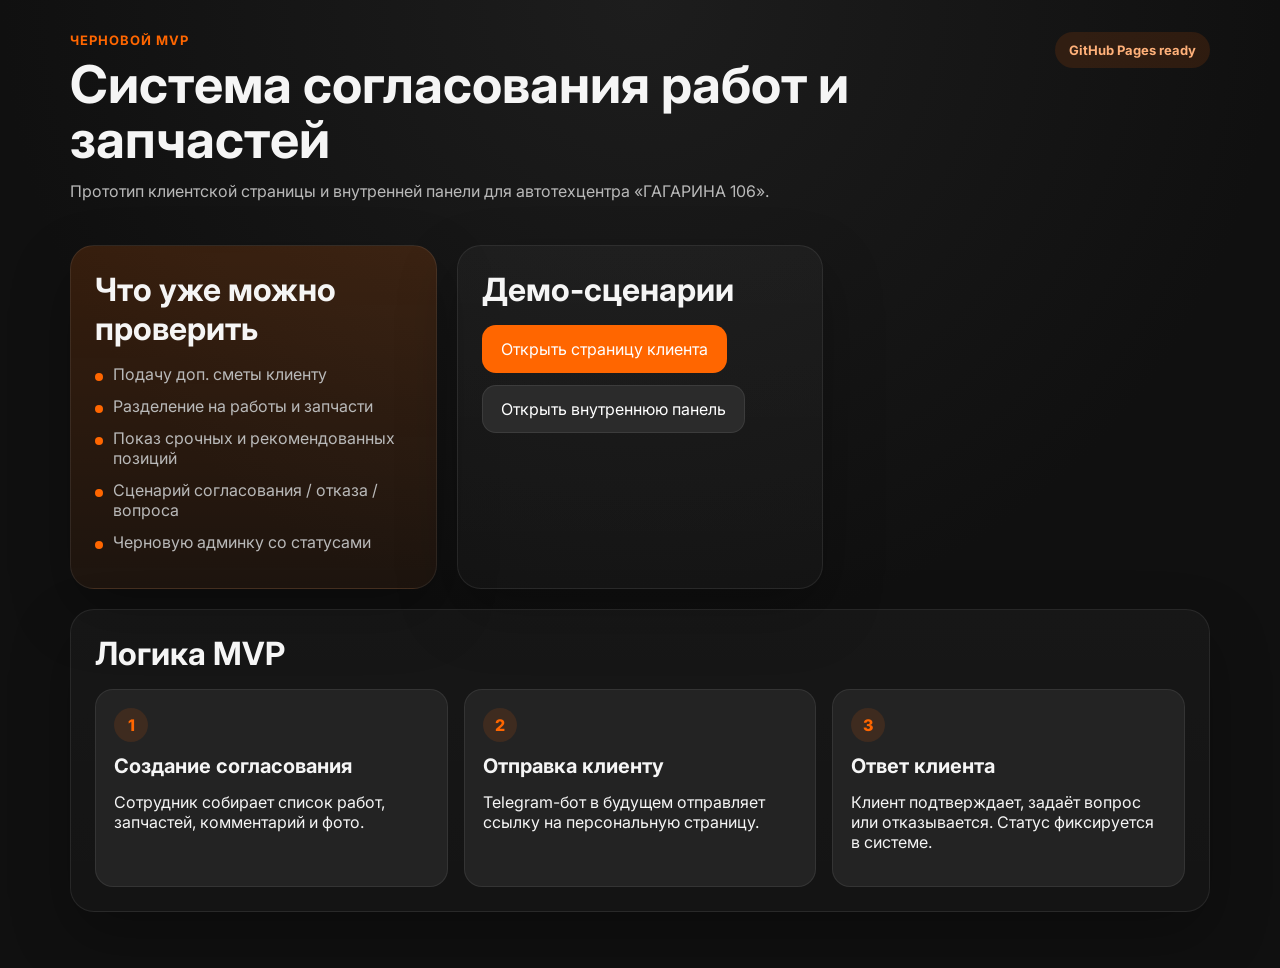
==== index.html @ 8818d794 "Add draft approval MVP prototype" ====
<!DOCTYPE html>
<html lang="ru">
  <head>
    <meta charset="UTF-8" />
    <meta name="viewport" content="width=device-width, initial-scale=1.0" />
    <title>ГАГАРИНА 106 — прототип согласования</title>
    <link rel="preconnect" href="https://fonts.googleapis.com" />
    <link rel="preconnect" href="https://fonts.gstatic.com" crossorigin />
    <link
      href="https://fonts.googleapis.com/css2?family=Inter:wght@400;500;600;700;800&display=swap"
      rel="stylesheet"
    />
    <link rel="stylesheet" href="./css/styles.css" />
  </head>
  <body>
    <div class="shell shell-home">
      <header class="topbar">
        <div>
          <p class="eyebrow">Черновой MVP</p>
          <h1>Система согласования работ и запчастей</h1>
          <p class="lead">
            Прототип клиентской страницы и внутренней панели для автотехцентра
            «ГАГАРИНА 106».
          </p>
        </div>
        <span class="badge badge-warm">GitHub Pages ready</span>
      </header>

      <main class="home-grid">
        <section class="card card-accent">
          <h2>Что уже можно проверить</h2>
          <ul class="feature-list">
            <li>Подачу доп. сметы клиенту</li>
            <li>Разделение на работы и запчасти</li>
            <li>Показ срочных и рекомендованных позиций</li>
            <li>Сценарий согласования / отказа / вопроса</li>
            <li>Черновую админку со статусами</li>
          </ul>
        </section>

        <section class="card">
          <h2>Демо-сценарии</h2>
          <div class="actions-stack">
            <a class="button button-primary" href="./approval.html">
              Открыть страницу клиента
            </a>
            <a class="button button-secondary" href="./admin.html">
              Открыть внутреннюю панель
            </a>
          </div>
        </section>

        <section class="card card-wide">
          <h2>Логика MVP</h2>
          <div class="steps">
            <article>
              <span>1</span>
              <h3>Создание согласования</h3>
              <p>
                Сотрудник собирает список работ, запчастей, комментарий и фото.
              </p>
            </article>
            <article>
              <span>2</span>
              <h3>Отправка клиенту</h3>
              <p>
                Telegram-бот в будущем отправляет ссылку на персональную страницу.
              </p>
            </article>
            <article>
              <span>3</span>
              <h3>Ответ клиента</h3>
              <p>
                Клиент подтверждает, задаёт вопрос или отказывается. Статус
                фиксируется в системе.
              </p>
            </article>
          </div>
        </section>
      </main>
    </div>
  </body>
</html>
---- css/styles.css ----
:root {
  --bg: #111111;
  --panel: #1b1b1b;
  --panel-soft: #232323;
  --text: #f5f5f5;
  --muted: #b9b9b9;
  --accent: #ff6600;
  --accent-soft: rgba(255, 102, 0, 0.12);
  --border: rgba(255, 255, 255, 0.08);
  --success: #2fb16d;
  --danger: #d04c4c;
  --question: #4c8fd0;
  --shadow: 0 24px 60px rgba(0, 0, 0, 0.28);
}

* {
  box-sizing: border-box;
}

body {
  margin: 0;
  font-family: 'Inter', sans-serif;
  background: radial-gradient(circle at top, #1d1d1d 0%, #101010 55%);
  color: var(--text);
}

body::selection {
  background: var(--accent);
  color: #fff;
}

a {
  color: inherit;
  text-decoration: none;
}

button {
  font: inherit;
}

.shell {
  max-width: 1180px;
  margin: 0 auto;
  padding: 32px 20px 56px;
}

.topbar {
  display: flex;
  align-items: flex-start;
  justify-content: space-between;
  gap: 16px;
  margin-bottom: 28px;
}

.topbar-compact {
  align-items: center;
}

.eyebrow {
  margin: 0 0 10px;
  color: var(--accent);
  font-size: 13px;
  font-weight: 700;
  letter-spacing: 0.08em;
  text-transform: uppercase;
}

h1,
h2,
h3,
p {
  margin-top: 0;
}

h1 {
  font-size: clamp(32px, 5vw, 52px);
  line-height: 1.05;
  margin-bottom: 14px;
}

h2 {
  font-size: clamp(24px, 3vw, 32px);
  margin-bottom: 16px;
}

h3 {
  font-size: 20px;
  margin-bottom: 14px;
}

.lead,
.muted {
  color: var(--muted);
}

.card {
  background: linear-gradient(180deg, rgba(255,255,255,0.03), rgba(255,255,255,0.02));
  border: 1px solid var(--border);
  border-radius: 24px;
  padding: 24px;
  box-shadow: var(--shadow);
}

.card-accent {
  background: linear-gradient(180deg, rgba(255,102,0,0.16), rgba(255,102,0,0.06));
}

.card-wide {
  grid-column: 1 / -1;
}

.home-grid,
.approval-layout,
.admin-layout {
  display: grid;
  gap: 20px;
}

.home-grid {
  grid-template-columns: repeat(auto-fit, minmax(280px, 1fr));
}

.approval-layout {
  grid-template-columns: minmax(0, 1fr);
}

.stats-grid,
.summary-grid,
.detail-grid {
  display: grid;
  grid-template-columns: repeat(auto-fit, minmax(160px, 1fr));
  gap: 14px;
}

.summary-label {
  display: block;
  color: var(--muted);
  font-size: 13px;
  margin-bottom: 6px;
}

.badge {
  display: inline-flex;
  align-items: center;
  justify-content: center;
  padding: 10px 14px;
  border-radius: 999px;
  font-size: 13px;
  font-weight: 700;
  white-space: nowrap;
}

.badge-warm,
.badge-alert {
  background: var(--accent-soft);
  color: #ffb17a;
}

.badge-success {
  background: rgba(47, 177, 109, 0.16);
  color: #89dfb2;
}

.badge-question {
  background: rgba(76, 143, 208, 0.16);
  color: #94c2f0;
}

.hero-head,
.section-head {
  display: flex;
  align-items: flex-start;
  justify-content: space-between;
  gap: 12px;
  margin-bottom: 18px;
}

.feature-list,
.item-list {
  margin: 0;
  padding: 0;
  list-style: none;
}

.feature-list li {
  padding-left: 18px;
  position: relative;
  margin-bottom: 12px;
  color: var(--muted);
}

.feature-list li::before {
  content: '';
  position: absolute;
  left: 0;
  top: 9px;
  width: 8px;
  height: 8px;
  border-radius: 50%;
  background: var(--accent);
}

.steps {
  display: grid;
  grid-template-columns: repeat(auto-fit, minmax(220px, 1fr));
  gap: 16px;
}

.steps article {
  padding: 18px;
  border-radius: 18px;
  background: var(--panel-soft);
  border: 1px solid var(--border);
}

.steps span,
.timeline-item span {
  display: inline-flex;
  align-items: center;
  justify-content: center;
  width: 34px;
  height: 34px;
  border-radius: 50%;
  background: var(--accent-soft);
  color: var(--accent);
  font-weight: 800;
  margin-bottom: 12px;
}

.line-item {
  display: flex;
  justify-content: space-between;
  gap: 16px;
  padding: 16px 0;
  border-top: 1px solid var(--border);
}

.line-item:first-child {
  border-top: 0;
  padding-top: 0;
}

.line-title {
  font-weight: 600;
  margin-bottom: 6px;
}

.photo-grid {
  display: grid;
  grid-template-columns: repeat(auto-fit, minmax(220px, 1fr));
  gap: 14px;
  margin-bottom: 16px;
}

.photo-placeholder {
  min-height: 180px;
  border-radius: 18px;
  background: linear-gradient(135deg, rgba(255,102,0,0.22), rgba(255,255,255,0.04));
  border: 1px dashed rgba(255,255,255,0.16);
  display: grid;
  place-items: center;
  color: var(--muted);
  text-align: center;
  padding: 16px;
}

.button {
  display: inline-flex;
  align-items: center;
  justify-content: center;
  min-height: 48px;
  padding: 0 18px;
  border-radius: 14px;
  border: 1px solid transparent;
  cursor: pointer;
  transition: 0.18s ease;
}

.button:hover {
  transform: translateY(-1px);
}

.button-primary {
  background: var(--accent);
  color: #fff;
}

.button-secondary {
  background: #2b2b2b;
  border-color: var(--border);
  color: #fff;
}

.button-danger {
  background: rgba(208, 76, 76, 0.16);
  border-color: rgba(208, 76, 76, 0.3);
  color: #ffb0b0;
}

.button-ghost {
  background: transparent;
  border-color: var(--border);
  color: var(--muted);
}

.actions-stack {
  display: flex;
  flex-wrap: wrap;
  gap: 12px;
}

.table-wrap {
  overflow-x: auto;
}

.cases-table {
  width: 100%;
  border-collapse: collapse;
  min-width: 720px;
}

.cases-table th,
.cases-table td {
  text-align: left;
  padding: 16px 12px;
  border-top: 1px solid var(--border);
}

.cases-table th {
  color: var(--muted);
  font-size: 13px;
  font-weight: 600;
  text-transform: uppercase;
  letter-spacing: 0.04em;
}

.cases-table tbody tr.is-active {
  background: rgba(255, 102, 0, 0.05);
}

.timeline {
  display: grid;
  gap: 16px;
  margin: 24px 0;
}

.timeline-item {
  display: grid;
  grid-template-columns: 34px 1fr;
  gap: 14px;
}

.muted-item {
  opacity: 0.82;
}

.feedback {
  margin-top: 16px;
  padding: 14px 16px;
  border-radius: 14px;
  border: 1px solid var(--border);
  color: var(--muted);
  display: none;
}

.feedback.success,
.feedback.question,
.feedback.danger {
  display: block;
}

.feedback.success {
  background: rgba(47, 177, 109, 0.14);
  color: #9be7bd;
  border-color: rgba(47, 177, 109, 0.24);
}

.feedback.question {
  background: rgba(76, 143, 208, 0.14);
  color: #add2f3;
  border-color: rgba(76, 143, 208, 0.24);
}

.feedback.danger {
  background: rgba(208, 76, 76, 0.14);
  color: #ffb7b7;
  border-color: rgba(208, 76, 76, 0.24);
}

@media (max-width: 768px) {
  .shell {
    padding: 20px 14px 40px;
  }

  .topbar,
  .hero-head,
  .section-head {
    flex-direction: column;
    align-items: flex-start;
  }

  .actions-row-mobile .button,
  .actions-stack .button {
    width: 100%;
  }

  .card {
    padding: 18px;
    border-radius: 20px;
  }
}
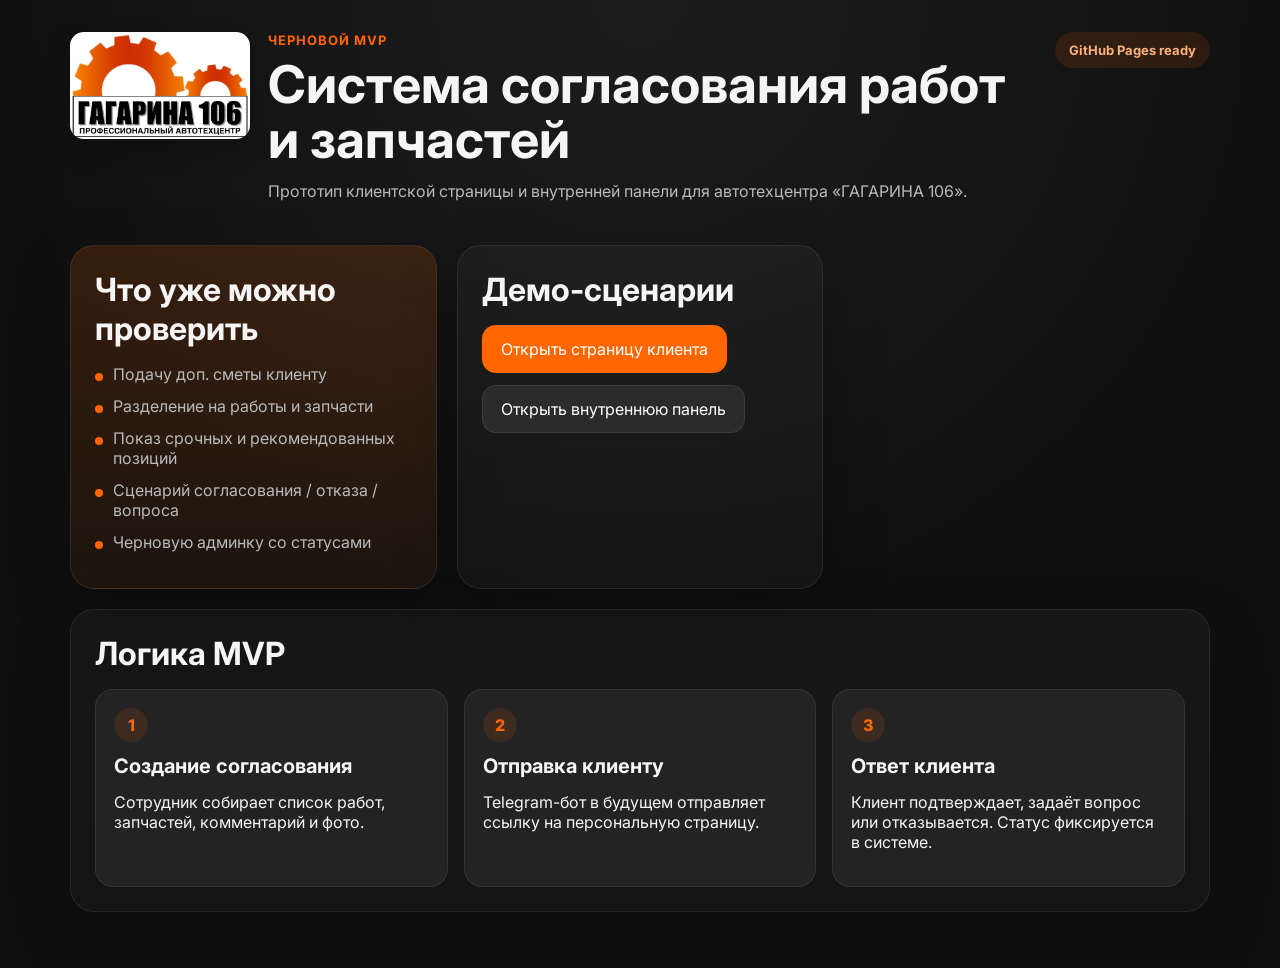
==== commit b34a7642: "Add logo to prototype pages" ====
--- a/index.html
+++ b/index.html
@@ -15,13 +15,16 @@
   <body>
     <div class="shell shell-home">
       <header class="topbar">
-        <div>
-          <p class="eyebrow">Черновой MVP</p>
-          <h1>Система согласования работ и запчастей</h1>
-          <p class="lead">
-            Прототип клиентской страницы и внутренней панели для автотехцентра
-            «ГАГАРИНА 106».
-          </p>
+        <div class="brand-block">
+          <img class="brand-logo" src="./assets/logo.jpg" alt="ГАГАРИНА 106" />
+          <div>
+            <p class="eyebrow">Черновой MVP</p>
+            <h1>Система согласования работ и запчастей</h1>
+            <p class="lead">
+              Прототип клиентской страницы и внутренней панели для автотехцентра
+              «ГАГАРИНА 106».
+            </p>
+          </div>
         </div>
         <span class="badge badge-warm">GitHub Pages ready</span>
       </header>
--- a/css/styles.css
+++ b/css/styles.css
@@ -52,6 +52,25 @@
   margin-bottom: 28px;
 }
 
+.brand-block {
+  display: flex;
+  align-items: flex-start;
+  gap: 18px;
+}
+
+.brand-block-compact {
+  align-items: center;
+}
+
+.brand-logo {
+  width: clamp(112px, 15vw, 180px);
+  height: auto;
+  display: block;
+  border-radius: 14px;
+  background: #ffffff;
+  box-shadow: 0 10px 26px rgba(0, 0, 0, 0.18);
+}
+
 .topbar-compact {
   align-items: center;
 }
@@ -394,9 +413,14 @@
 
   .topbar,
   .hero-head,
-  .section-head {
+  .section-head,
+  .brand-block {
     flex-direction: column;
     align-items: flex-start;
+  }
+
+  .brand-logo {
+    width: min(220px, 100%);
   }
 
   .actions-row-mobile .button,
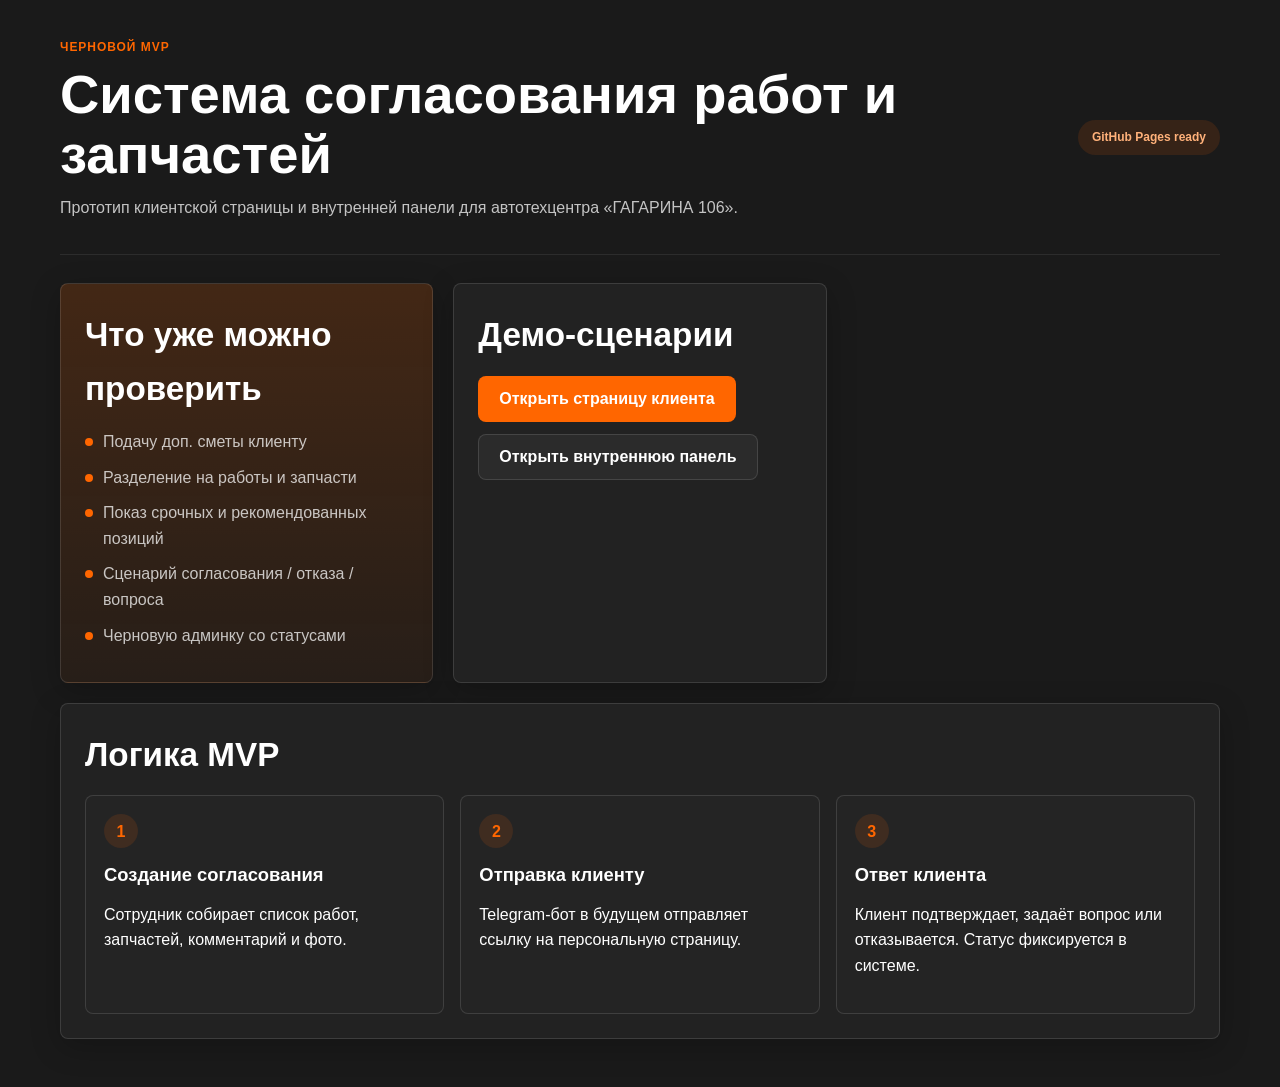
==== commit 11309a87: "Simplify headers and tighten mobile price layout" ====
--- a/index.html
+++ b/index.html
@@ -15,16 +15,13 @@
   <body>
     <div class="shell shell-home">
       <header class="topbar">
-        <div class="brand-block">
-          <img class="brand-logo" src="./assets/logo.jpg" alt="ГАГАРИНА 106" />
-          <div>
-            <p class="eyebrow">Черновой MVP</p>
-            <h1>Система согласования работ и запчастей</h1>
-            <p class="lead">
-              Прототип клиентской страницы и внутренней панели для автотехцентра
-              «ГАГАРИНА 106».
-            </p>
-          </div>
+        <div>
+          <p class="eyebrow">Черновой MVP</p>
+          <h1>Система согласования работ и запчастей</h1>
+          <p class="lead">
+            Прототип клиентской страницы и внутренней панели для автотехцентра
+            «ГАГАРИНА 106».
+          </p>
         </div>
         <span class="badge badge-warm">GitHub Pages ready</span>
       </header>
--- a/css/styles.css
+++ b/css/styles.css
@@ -1,31 +1,41 @@
 :root {
-  --bg: #111111;
-  --panel: #1b1b1b;
-  --panel-soft: #232323;
-  --text: #f5f5f5;
-  --muted: #b9b9b9;
-  --accent: #ff6600;
-  --accent-soft: rgba(255, 102, 0, 0.12);
-  --border: rgba(255, 255, 255, 0.08);
+  --primary: #ff6600;
+  --primary-dark: #e55c00;
+  --primary-light: rgba(255, 102, 0, 0.12);
+  --black: #1a1a1a;
+  --dark: #222222;
+  --panel: #242424;
+  --panel-soft: #2d2d2d;
+  --text: #ffffff;
+  --text-soft: rgba(255, 255, 255, 0.74);
+  --border: rgba(255, 255, 255, 0.12);
   --success: #2fb16d;
   --danger: #d04c4c;
   --question: #4c8fd0;
-  --shadow: 0 24px 60px rgba(0, 0, 0, 0.28);
+  --radius: 8px;
+  --shadow: 0 8px 30px rgba(0, 0, 0, 0.22);
+  --transition: 0.3s ease;
 }
 
 * {
   box-sizing: border-box;
 }
 
+html {
+  font-size: 16px;
+}
+
 body {
   margin: 0;
-  font-family: 'Inter', sans-serif;
-  background: radial-gradient(circle at top, #1d1d1d 0%, #101010 55%);
+  font-family: 'Helvetica Neue', Helvetica, Arial, sans-serif;
+  background: var(--black);
   color: var(--text);
+  line-height: 1.6;
+  -webkit-font-smoothing: antialiased;
 }
 
 body::selection {
-  background: var(--accent);
+  background: var(--primary);
   color: #fff;
 }
 
@@ -34,51 +44,42 @@
   text-decoration: none;
 }
 
+img {
+  max-width: 100%;
+  height: auto;
+  display: block;
+}
+
 button {
   font: inherit;
+  border: none;
 }
 
 .shell {
-  max-width: 1180px;
+  max-width: 1200px;
   margin: 0 auto;
-  padding: 32px 20px 56px;
+  padding: 24px 20px 48px;
 }
 
 .topbar {
   display: flex;
-  align-items: flex-start;
+  align-items: center;
   justify-content: space-between;
-  gap: 16px;
+  gap: 20px;
   margin-bottom: 28px;
-}
-
-.brand-block {
-  display: flex;
-  align-items: flex-start;
-  gap: 18px;
-}
-
-.brand-block-compact {
-  align-items: center;
-}
-
-.brand-logo {
-  width: clamp(112px, 15vw, 180px);
-  height: auto;
-  display: block;
-  border-radius: 14px;
-  background: #ffffff;
-  box-shadow: 0 10px 26px rgba(0, 0, 0, 0.18);
+  padding: 14px 0 18px;
+  border-bottom: 1px solid rgba(255, 255, 255, 0.08);
 }
 
 .topbar-compact {
   align-items: center;
 }
 
+
 .eyebrow {
-  margin: 0 0 10px;
-  color: var(--accent);
-  font-size: 13px;
+  margin: 0 0 8px;
+  color: var(--primary);
+  font-size: 12px;
   font-weight: 700;
   letter-spacing: 0.08em;
   text-transform: uppercase;
@@ -92,36 +93,39 @@
 }
 
 h1 {
-  font-size: clamp(32px, 5vw, 52px);
-  line-height: 1.05;
+  font-size: clamp(2rem, 4.3vw, 3.4rem);
+  line-height: 1.1;
+  margin-bottom: 10px;
+  font-weight: 800;
+}
+
+h2 {
+  font-size: clamp(1.5rem, 2.6vw, 2.1rem);
   margin-bottom: 14px;
-}
-
-h2 {
-  font-size: clamp(24px, 3vw, 32px);
-  margin-bottom: 16px;
+  font-weight: 700;
 }
 
 h3 {
-  font-size: 20px;
-  margin-bottom: 14px;
+  font-size: 1.15rem;
+  margin-bottom: 12px;
+  font-weight: 700;
 }
 
 .lead,
 .muted {
-  color: var(--muted);
+  color: var(--text-soft);
 }
 
 .card {
-  background: linear-gradient(180deg, rgba(255,255,255,0.03), rgba(255,255,255,0.02));
+  background: var(--dark);
   border: 1px solid var(--border);
-  border-radius: 24px;
+  border-radius: var(--radius);
   padding: 24px;
   box-shadow: var(--shadow);
 }
 
 .card-accent {
-  background: linear-gradient(180deg, rgba(255,102,0,0.16), rgba(255,102,0,0.06));
+  background: linear-gradient(180deg, rgba(255, 102, 0, 0.18), rgba(255, 102, 0, 0.06));
 }
 
 .card-wide {
@@ -153,25 +157,27 @@
 
 .summary-label {
   display: block;
-  color: var(--muted);
-  font-size: 13px;
-  margin-bottom: 6px;
+  color: var(--text-soft);
+  font-size: 12px;
+  text-transform: uppercase;
+  letter-spacing: 0.05em;
+  margin-bottom: 4px;
 }
 
 .badge {
   display: inline-flex;
   align-items: center;
   justify-content: center;
-  padding: 10px 14px;
+  padding: 8px 14px;
   border-radius: 999px;
-  font-size: 13px;
+  font-size: 12px;
   font-weight: 700;
   white-space: nowrap;
 }
 
 .badge-warm,
 .badge-alert {
-  background: var(--accent-soft);
+  background: var(--primary-light);
   color: #ffb17a;
 }
 
@@ -204,8 +210,8 @@
 .feature-list li {
   padding-left: 18px;
   position: relative;
-  margin-bottom: 12px;
-  color: var(--muted);
+  margin-bottom: 10px;
+  color: var(--text-soft);
 }
 
 .feature-list li::before {
@@ -216,7 +222,7 @@
   width: 8px;
   height: 8px;
   border-radius: 50%;
-  background: var(--accent);
+  background: var(--primary);
 }
 
 .steps {
@@ -227,8 +233,8 @@
 
 .steps article {
   padding: 18px;
-  border-radius: 18px;
-  background: var(--panel-soft);
+  border-radius: var(--radius);
+  background: var(--panel);
   border: 1px solid var(--border);
 }
 
@@ -240,8 +246,8 @@
   width: 34px;
   height: 34px;
   border-radius: 50%;
-  background: var(--accent-soft);
-  color: var(--accent);
+  background: var(--primary-light);
+  color: var(--primary);
   font-weight: 800;
   margin-bottom: 12px;
 }
@@ -249,6 +255,7 @@
 .line-item {
   display: flex;
   justify-content: space-between;
+  align-items: flex-start;
   gap: 16px;
   padding: 16px 0;
   border-top: 1px solid var(--border);
@@ -259,8 +266,20 @@
   padding-top: 0;
 }
 
+.line-item strong {
+  flex: 0 0 auto;
+  min-width: 92px;
+  text-align: right;
+  white-space: nowrap;
+}
+
+.line-item > div:first-child {
+  min-width: 0;
+  flex: 1 1 auto;
+}
+
 .line-title {
-  font-weight: 600;
+  font-weight: 700;
   margin-bottom: 6px;
 }
 
@@ -273,26 +292,103 @@
 
 .photo-placeholder {
   min-height: 180px;
-  border-radius: 18px;
-  background: linear-gradient(135deg, rgba(255,102,0,0.22), rgba(255,255,255,0.04));
-  border: 1px dashed rgba(255,255,255,0.16);
+  border-radius: var(--radius);
+  background: linear-gradient(135deg, rgba(255, 102, 0, 0.24), rgba(255, 255, 255, 0.04));
+  border: 1px dashed rgba(255, 255, 255, 0.14);
   display: grid;
   place-items: center;
-  color: var(--muted);
+  color: var(--text-soft);
   text-align: center;
   padding: 16px;
+}
+
+.priority-grid,
+.admin-panels {
+  display: grid;
+  grid-template-columns: repeat(auto-fit, minmax(240px, 1fr));
+  gap: 14px;
+}
+
+.priority-box,
+.subcard {
+  background: var(--panel);
+  border: 1px solid var(--border);
+  border-radius: var(--radius);
+  padding: 18px;
+}
+
+.priority-box-required {
+  border-color: rgba(255, 102, 0, 0.32);
+}
+
+.priority-box-recommended {
+  border-color: rgba(255, 255, 255, 0.16);
+}
+
+.subcard-accent {
+  background: linear-gradient(180deg, rgba(255, 102, 0, 0.16), rgba(255, 102, 0, 0.05));
+}
+
+.priority-mark {
+  display: inline-block;
+  margin-bottom: 10px;
+  padding: 5px 10px;
+  border-radius: 999px;
+  background: var(--primary-light);
+  color: #ffb17a;
+  font-size: 12px;
+  font-weight: 700;
+}
+
+.compact-list li:last-child {
+  margin-bottom: 0;
+}
+
+.info-note {
+  border-color: rgba(255, 255, 255, 0.16);
+}
+
+.question-panel,
+.form-card {
+  margin-top: 18px;
+}
+
+.field-label {
+  display: block;
+  margin-bottom: 8px;
+  color: var(--text-soft);
+  font-size: 14px;
+  font-weight: 600;
+}
+
+.textarea {
+  width: 100%;
+  min-height: 120px;
+  resize: vertical;
+  padding: 14px 16px;
+  border-radius: var(--radius);
+  border: 1px solid var(--border);
+  background: #1d1d1d;
+  color: #fff;
+  font: inherit;
+  margin-bottom: 14px;
+}
+
+.textarea::placeholder {
+  color: rgba(255, 255, 255, 0.42);
 }
 
 .button {
   display: inline-flex;
   align-items: center;
   justify-content: center;
-  min-height: 48px;
-  padding: 0 18px;
-  border-radius: 14px;
+  min-height: 46px;
+  padding: 0 20px;
+  border-radius: var(--radius);
   border: 1px solid transparent;
   cursor: pointer;
-  transition: 0.18s ease;
+  transition: all var(--transition);
+  font-weight: 600;
 }
 
 .button:hover {
@@ -300,8 +396,12 @@
 }
 
 .button-primary {
-  background: var(--accent);
+  background: var(--primary);
   color: #fff;
+}
+
+.button-primary:hover {
+  background: var(--primary-dark);
 }
 
 .button-secondary {
@@ -319,7 +419,7 @@
 .button-ghost {
   background: transparent;
   border-color: var(--border);
-  color: var(--muted);
+  color: var(--text-soft);
 }
 
 .actions-stack {
@@ -346,11 +446,11 @@
 }
 
 .cases-table th {
-  color: var(--muted);
-  font-size: 13px;
-  font-weight: 600;
+  color: var(--text-soft);
+  font-size: 12px;
+  font-weight: 700;
   text-transform: uppercase;
-  letter-spacing: 0.04em;
+  letter-spacing: 0.06em;
 }
 
 .cases-table tbody tr.is-active {
@@ -376,9 +476,9 @@
 .feedback {
   margin-top: 16px;
   padding: 14px 16px;
-  border-radius: 14px;
+  border-radius: var(--radius);
   border: 1px solid var(--border);
-  color: var(--muted);
+  color: var(--text-soft);
   display: none;
 }
 
@@ -408,19 +508,23 @@
 
 @media (max-width: 768px) {
   .shell {
-    padding: 20px 14px 40px;
+    padding: 18px 14px 36px;
   }
 
   .topbar,
   .hero-head,
-  .section-head,
-  .brand-block {
+  .section-head {
     flex-direction: column;
     align-items: flex-start;
   }
 
-  .brand-logo {
-    width: min(220px, 100%);
+  .line-item {
+    gap: 12px;
+  }
+
+  .line-item strong {
+    min-width: 84px;
+    font-size: 0.98rem;
   }
 
   .actions-row-mobile .button,
@@ -430,6 +534,5 @@
 
   .card {
     padding: 18px;
-    border-radius: 20px;
   }
 }
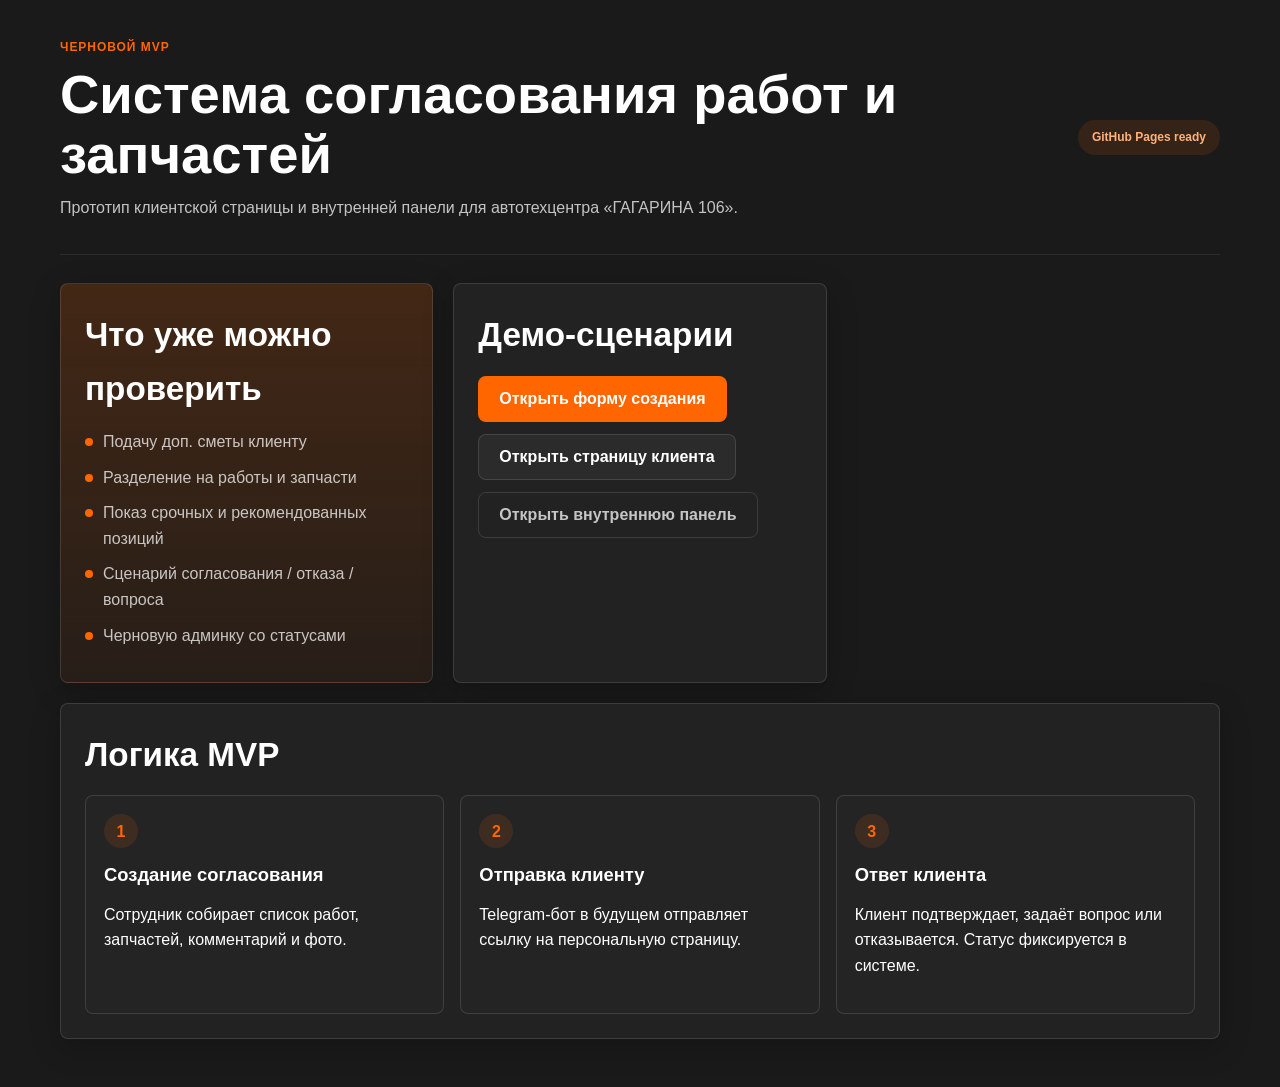
==== commit 91638d80: "Add approval creation form" ====
--- a/index.html
+++ b/index.html
@@ -41,10 +41,13 @@
         <section class="card">
           <h2>Демо-сценарии</h2>
           <div class="actions-stack">
-            <a class="button button-primary" href="./approval.html">
+            <a class="button button-primary" href="./create.html">
+              Открыть форму создания
+            </a>
+            <a class="button button-secondary" href="./approval.html">
               Открыть страницу клиента
             </a>
-            <a class="button button-secondary" href="./admin.html">
+            <a class="button button-ghost" href="./admin.html">
               Открыть внутреннюю панель
             </a>
           </div>
--- a/css/styles.css
+++ b/css/styles.css
@@ -134,7 +134,8 @@
 
 .home-grid,
 .approval-layout,
-.admin-layout {
+.admin-layout,
+.create-layout {
   display: grid;
   gap: 20px;
 }
@@ -253,29 +254,33 @@
 }
 
 .line-item {
-  display: flex;
-  justify-content: space-between;
+  display: grid;
+  grid-template-columns: minmax(0, 1fr) 108px;
   align-items: flex-start;
   gap: 16px;
   padding: 16px 0;
   border-top: 1px solid var(--border);
 }
 
+.selectable-item {
+  grid-template-columns: 28px minmax(0, 1fr) 108px;
+}
+
 .line-item:first-child {
   border-top: 0;
   padding-top: 0;
 }
 
 .line-item strong {
-  flex: 0 0 auto;
-  min-width: 92px;
+  width: 108px;
+  min-width: 108px;
   text-align: right;
   white-space: nowrap;
+  font-variant-numeric: tabular-nums;
 }
 
 .line-item > div:first-child {
   min-width: 0;
-  flex: 1 1 auto;
 }
 
 .line-title {
@@ -307,6 +312,119 @@
   display: grid;
   grid-template-columns: repeat(auto-fit, minmax(240px, 1fr));
   gap: 14px;
+}
+
+.item-check {
+  display: flex;
+  align-items: flex-start;
+  justify-content: center;
+  padding-top: 2px;
+}
+
+.item-selector {
+  position: absolute;
+  opacity: 0;
+  pointer-events: none;
+}
+
+.checkmark {
+  width: 18px;
+  height: 18px;
+  border-radius: 4px;
+  border: 1px solid rgba(255, 255, 255, 0.32);
+  background: rgba(255, 255, 255, 0.03);
+  position: relative;
+}
+
+.item-selector:checked + .checkmark {
+  background: var(--primary);
+  border-color: var(--primary);
+}
+
+.item-selector:checked + .checkmark::after {
+  content: '';
+  position: absolute;
+  left: 5px;
+  top: 2px;
+  width: 5px;
+  height: 10px;
+  border: solid #fff;
+  border-width: 0 2px 2px 0;
+  transform: rotate(45deg);
+}
+
+.selectable-item.is-unchecked {
+  opacity: 0.58;
+}
+
+.partial-approval-card {
+  border-color: rgba(255, 102, 0, 0.22);
+}
+
+.inline-note {
+  margin-top: 16px;
+  padding: 12px 14px;
+  border-radius: var(--radius);
+  background: rgba(255, 255, 255, 0.04);
+  border: 1px solid rgba(255, 255, 255, 0.08);
+  color: var(--text-soft);
+  font-size: 0.95rem;
+}
+
+.form-grid,
+.builder-grid,
+.preview-grid {
+  display: grid;
+  gap: 14px;
+}
+
+.form-grid {
+  grid-template-columns: repeat(auto-fit, minmax(220px, 1fr));
+}
+
+.builder-list {
+  display: grid;
+  gap: 12px;
+  margin-bottom: 16px;
+}
+
+.builder-row {
+  background: var(--panel);
+  border: 1px solid var(--border);
+  border-radius: var(--radius);
+  padding: 14px;
+}
+
+.builder-grid {
+  grid-template-columns: minmax(0, 2fr) minmax(120px, 0.8fr) minmax(140px, 1fr) 80px 110px;
+}
+
+.preview-grid {
+  grid-template-columns: repeat(auto-fit, minmax(240px, 1fr));
+  margin-bottom: 16px;
+}
+
+.chip-row {
+  display: flex;
+  flex-wrap: wrap;
+  gap: 10px;
+}
+
+.chip {
+  display: inline-flex;
+  align-items: center;
+  justify-content: center;
+  min-height: 34px;
+  padding: 0 12px;
+  border-radius: 999px;
+  border: 1px solid var(--border);
+  color: var(--text-soft);
+}
+
+.chip-active {
+  background: var(--primary-light);
+  border-color: rgba(255, 102, 0, 0.3);
+  color: #ffb17a;
 }
 
 .priority-box,
@@ -361,6 +479,26 @@
   font-weight: 600;
 }
 
+.input,
+.textarea,
+select.input {
+  width: 100%;
+  border-radius: var(--radius);
+  border: 1px solid var(--border);
+  background: #1d1d1d;
+  color: #fff;
+  font: inherit;
+}
+
+.input {
+  min-height: 46px;
+  padding: 0 14px;
+}
+
+.input-select {
+  appearance: none;
+}
+
 .textarea {
   width: 100%;
   min-height: 120px;
@@ -519,12 +657,22 @@
   }
 
   .line-item {
+    grid-template-columns: minmax(0, 1fr) 96px;
     gap: 12px;
   }
 
+  .selectable-item {
+    grid-template-columns: 24px minmax(0, 1fr) 96px;
+  }
+
   .line-item strong {
-    min-width: 84px;
+    width: 96px;
+    min-width: 96px;
     font-size: 0.98rem;
+  }
+
+  .builder-grid {
+    grid-template-columns: 1fr;
   }
 
   .actions-row-mobile .button,
